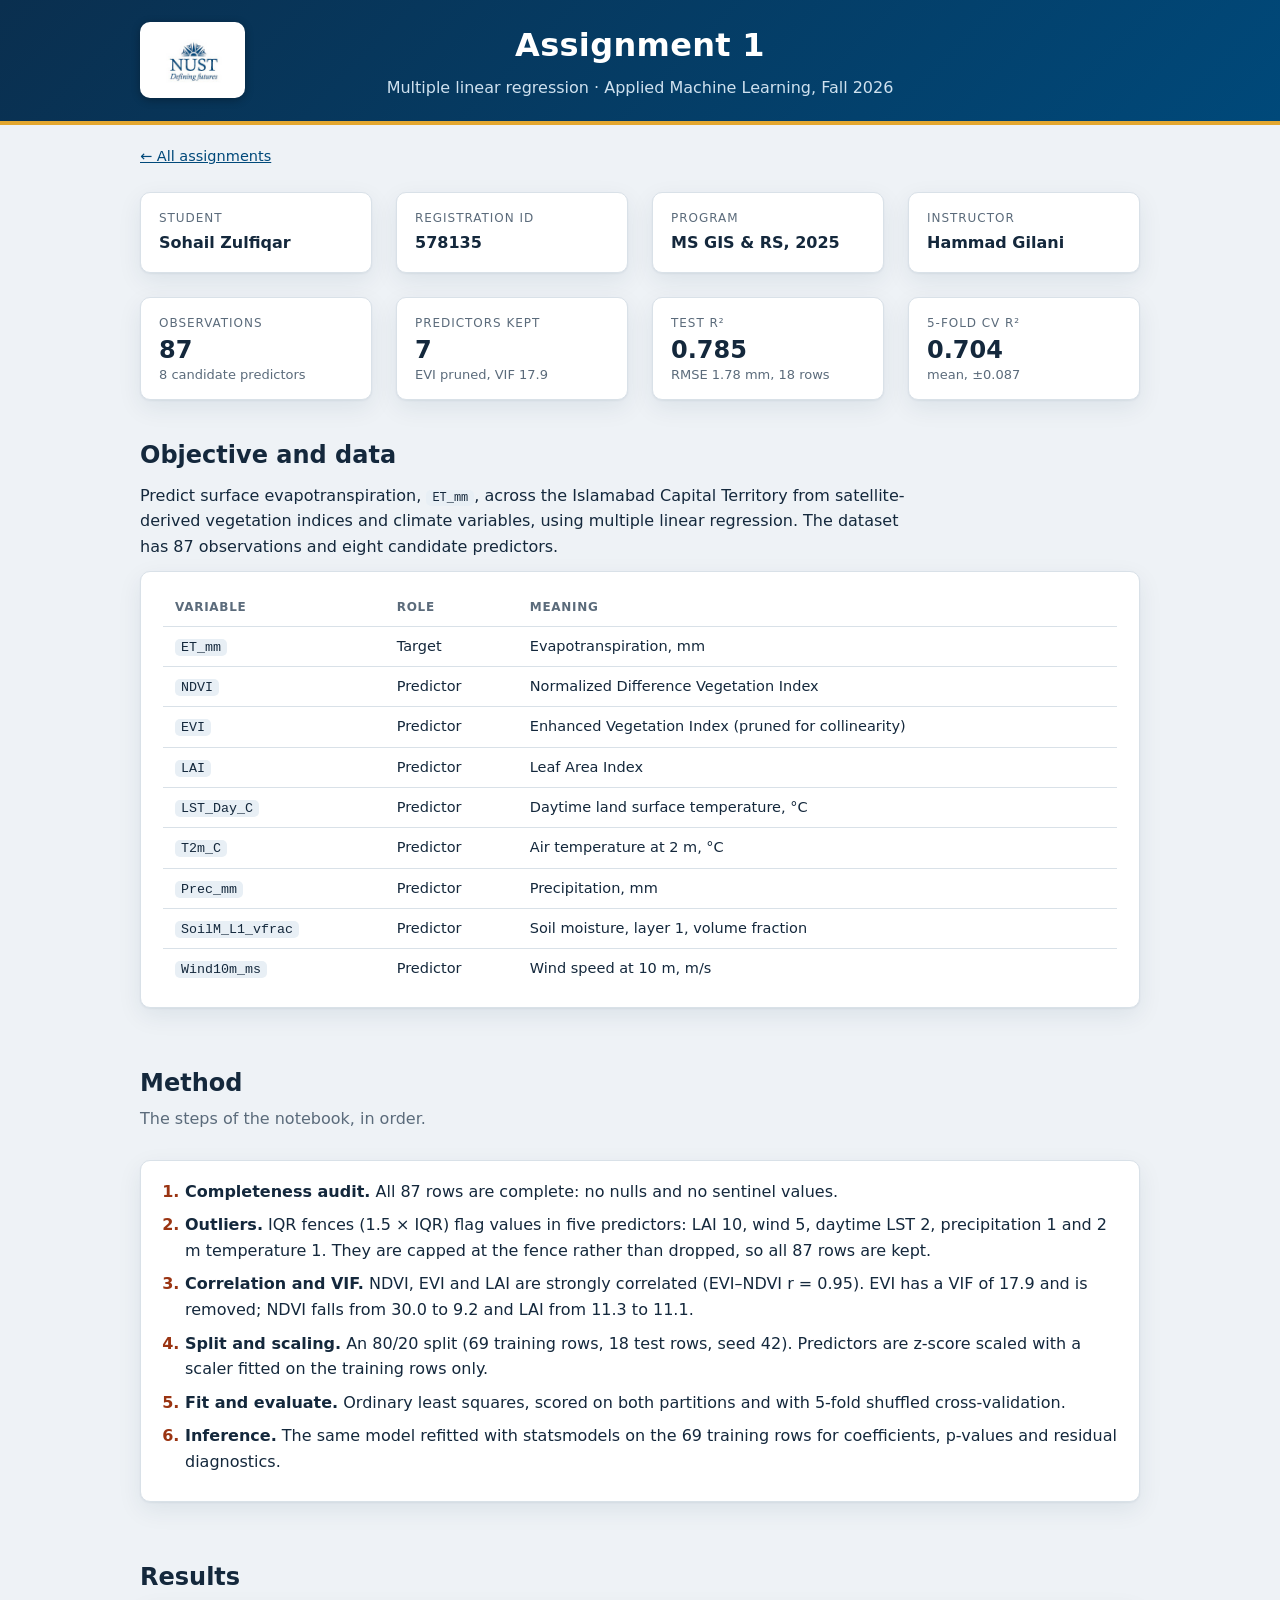
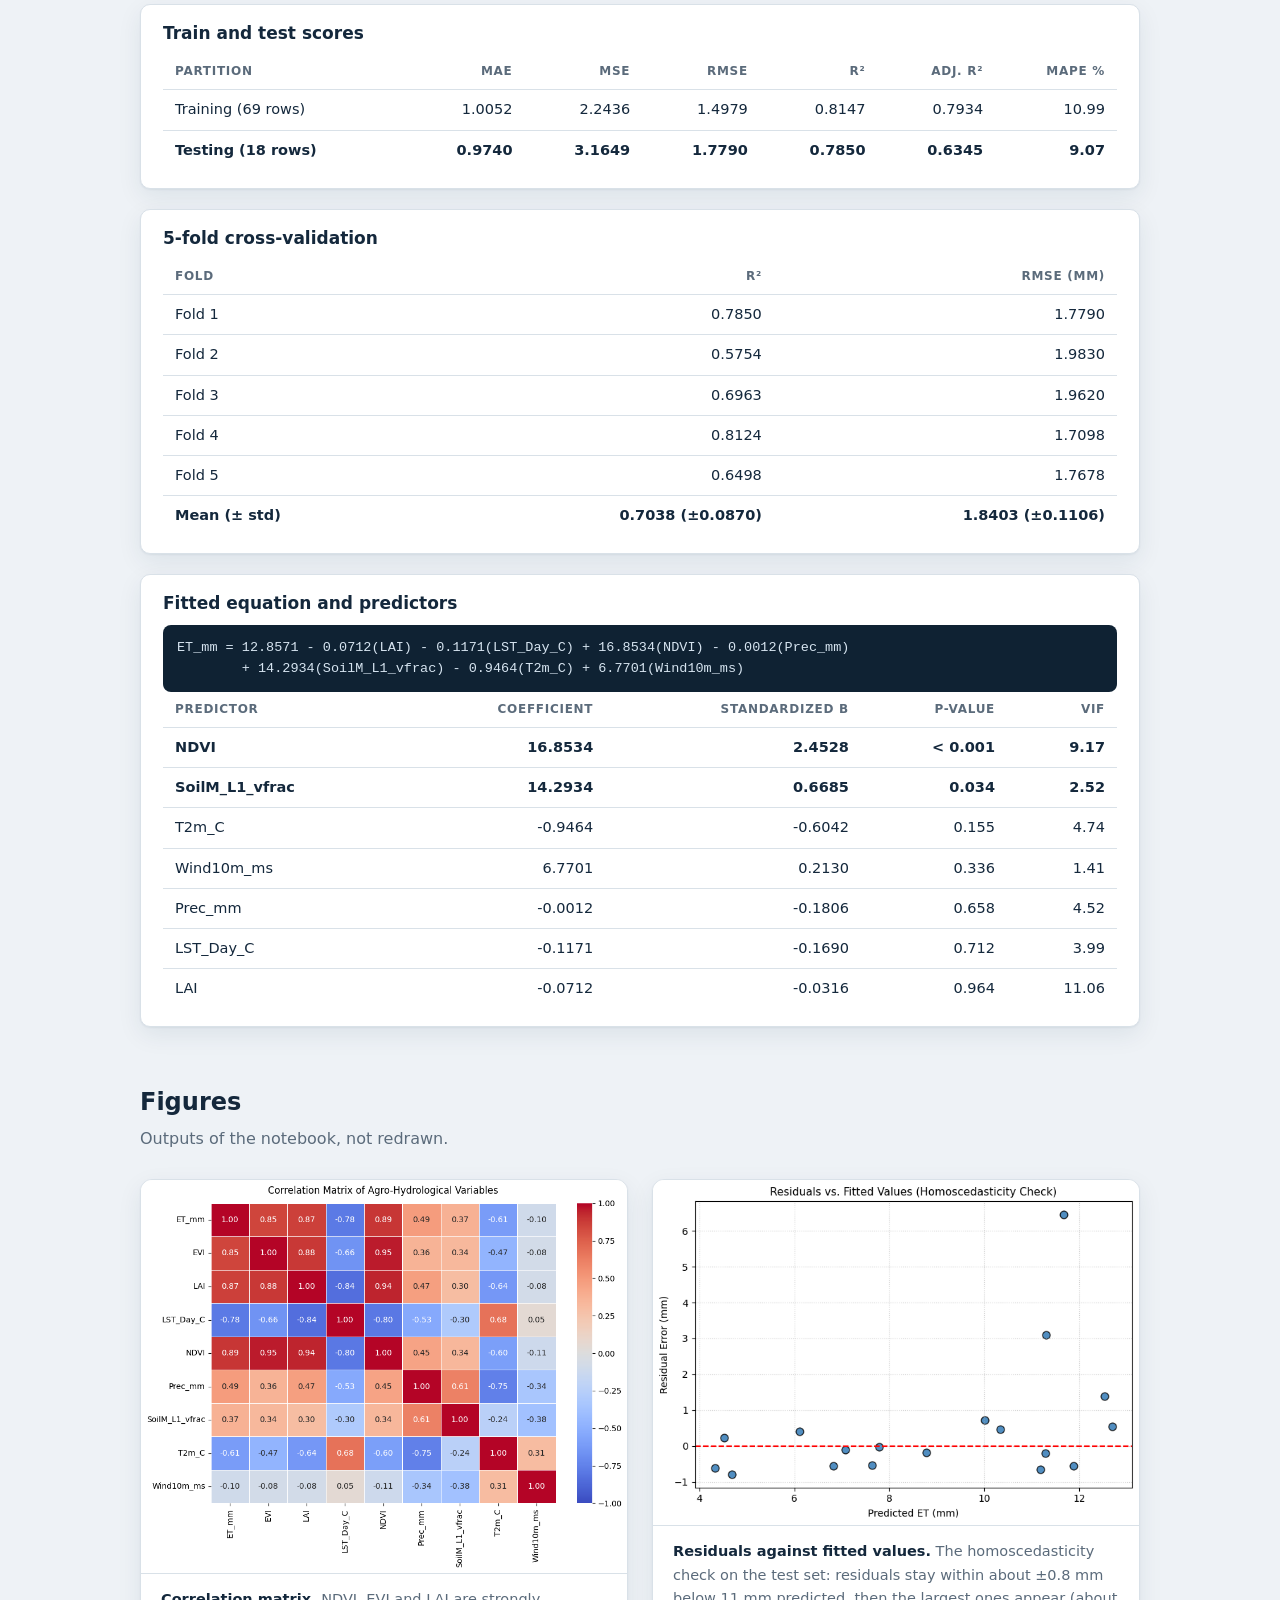
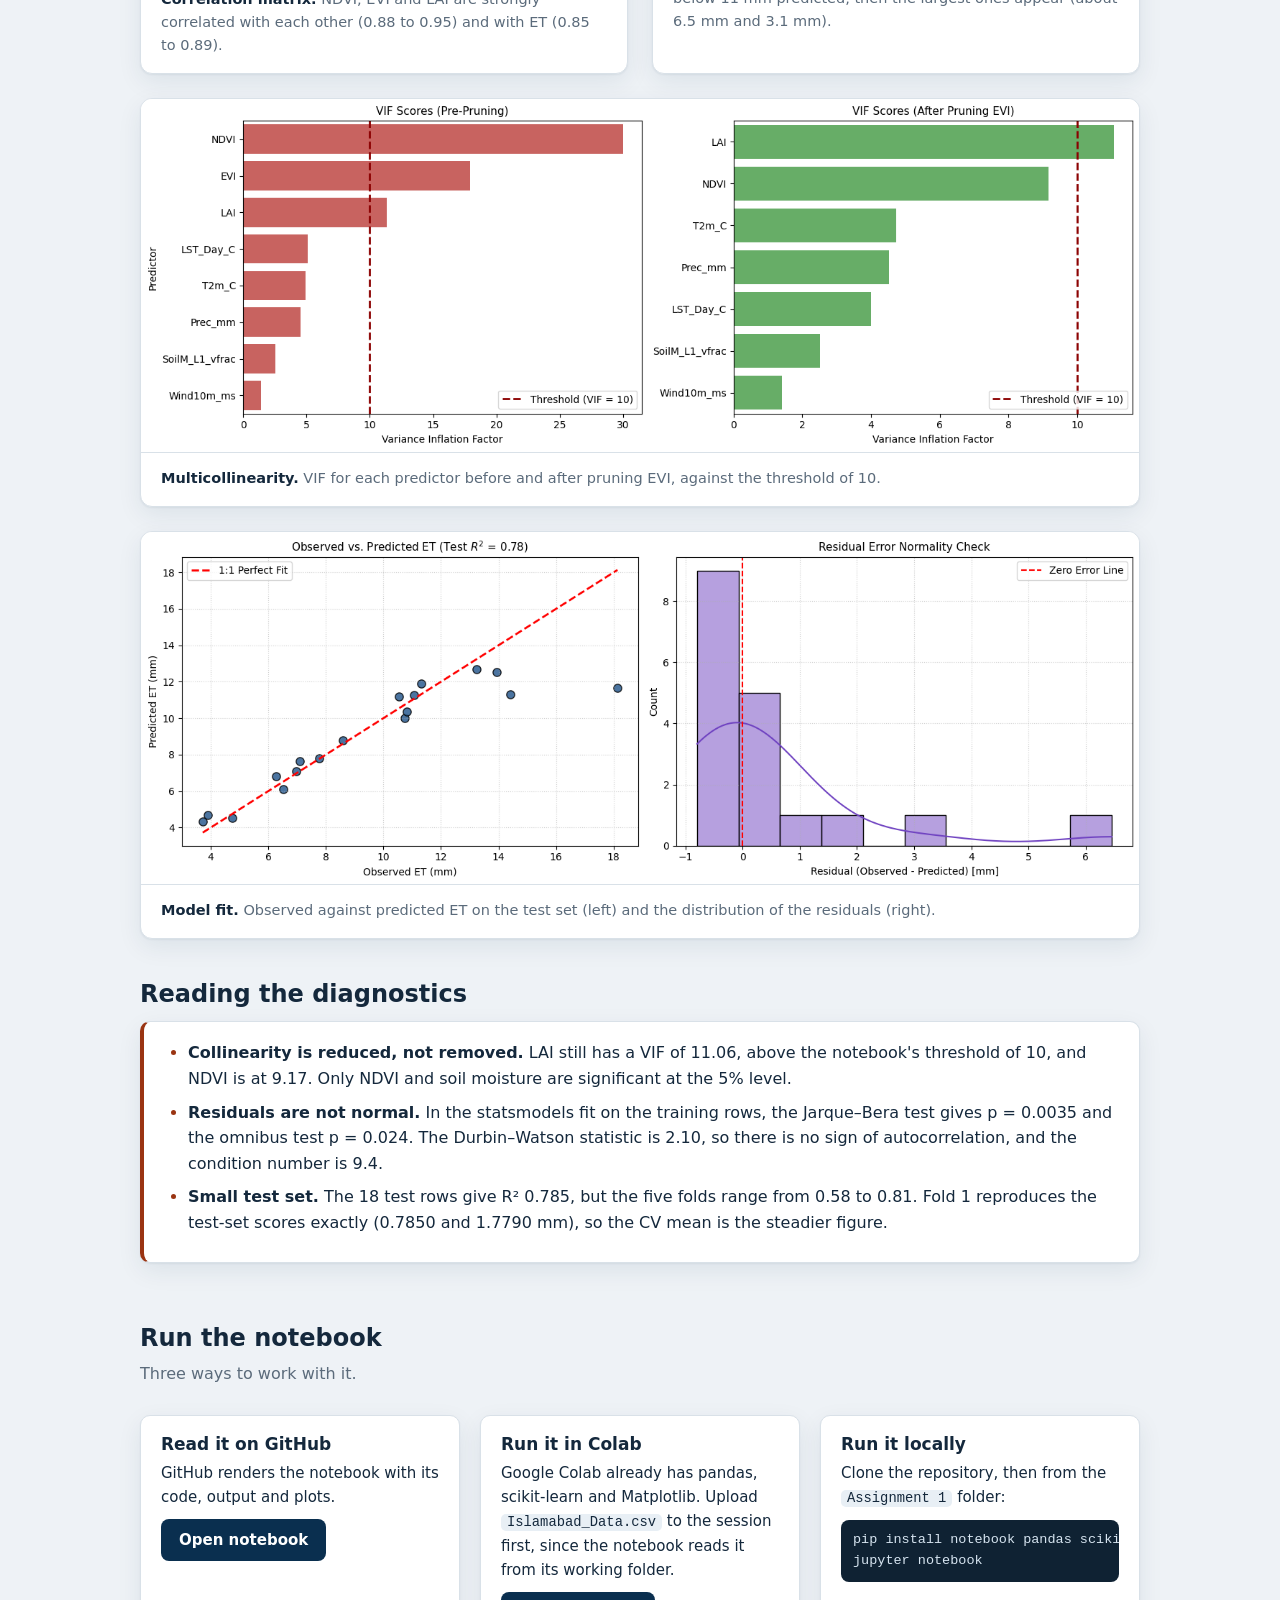
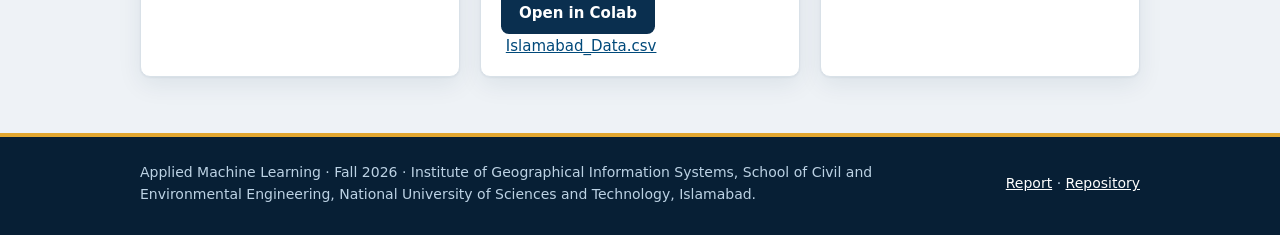
==== Assignments/Assignment 1/index.html @ ca7cbf04 "Assignment 1: evapotranspiration regression, report and landing page" ====
<!DOCTYPE html>
<html lang="en">
<head>
   <meta charset="utf-8">
   <meta name="viewport" content="width=device-width, initial-scale=1">
   <title>Assignment 1 | Predicting Evapotranspiration over Islamabad</title>
   <meta name="description" content="Multiple linear regression predicting evapotranspiration over Islamabad from satellite-derived vegetation indices and climate variables: 87 observations, VIF pruning, test-set and 5-fold cross-validated scores.">
   <link rel="icon" href="data:image/svg+xml,%3Csvg xmlns='http://www.w3.org/2000/svg' viewBox='0 0 32 32'%3E%3Crect width='32' height='32' rx='7' fill='%230a2f4f'/%3E%3Cpath d='M7 23l6-7 5 4 7-11' fill='none' stroke='%23e3a72f' stroke-width='3' stroke-linecap='round' stroke-linejoin='round'/%3E%3C/svg%3E">
   <link rel="stylesheet" href="../../assets/site.css">
</head>
<body>

<header class="masthead">
   <div class="wrap">
      <img class="logo" src="../../assets/nust-logo.jpg" alt="NUST logo: Defining futures">
      <div class="titles">
         <h1>Assignment 1</h1>
         <p class="sub">Multiple linear regression &middot; Applied Machine Learning, Fall 2026</p>
      </div>
   </div>
</header>

<main>
   <p class="wrap crumb"><a href="../../">&larr; All assignments</a></p>

   <section class="wrap profile" aria-label="Student">
      <dl>
         <div class="item"><dt>Student</dt><dd>Sohail Zulfiqar</dd></div>
         <div class="item"><dt>Registration ID</dt><dd>578135</dd></div>
         <div class="item"><dt>Program</dt><dd>MS GIS &amp; RS, 2025</dd></div>
         <div class="item"><dt>Instructor</dt><dd>Hammad Gilani</dd></div>
      </dl>
   </section>

   <section class="wrap profile results" aria-label="Results">
      <dl>
         <div class="item"><dt>Observations</dt><dd>87<small>8 candidate predictors</small></dd></div>
         <div class="item"><dt>Predictors kept</dt><dd>7<small>EVI pruned, VIF 17.9</small></dd></div>
         <div class="item"><dt>Test R&sup2;</dt><dd>0.785<small>RMSE 1.78 mm, 18 rows</small></dd></div>
         <div class="item"><dt>5-fold CV R&sup2;</dt><dd>0.704<small>mean, &plusmn;0.087</small></dd></div>
      </dl>
   </section>

   <div class="wrap section-head">
      <h2 id="aim-title">Objective and data</h2>
   </div>
   <section class="wrap prose" aria-labelledby="aim-title">
      <p>
         Predict surface evapotranspiration, <code>ET_mm</code>, across the Islamabad Capital Territory from
         satellite-derived vegetation indices and climate variables, using multiple linear regression. The dataset
         has 87 observations and eight candidate predictors.
      </p>
      <div class="panel table-wrap">
         <table class="data text">
            <thead><tr><th>Variable</th><th>Role</th><th>Meaning</th></tr></thead>
            <tbody>
               <tr><td><code>ET_mm</code></td><td>Target</td><td>Evapotranspiration, mm</td></tr>
               <tr><td><code>NDVI</code></td><td>Predictor</td><td>Normalized Difference Vegetation Index</td></tr>
               <tr><td><code>EVI</code></td><td>Predictor</td><td>Enhanced Vegetation Index (pruned for collinearity)</td></tr>
               <tr><td><code>LAI</code></td><td>Predictor</td><td>Leaf Area Index</td></tr>
               <tr><td><code>LST_Day_C</code></td><td>Predictor</td><td>Daytime land surface temperature, &deg;C</td></tr>
               <tr><td><code>T2m_C</code></td><td>Predictor</td><td>Air temperature at 2 m, &deg;C</td></tr>
               <tr><td><code>Prec_mm</code></td><td>Predictor</td><td>Precipitation, mm</td></tr>
               <tr><td><code>SoilM_L1_vfrac</code></td><td>Predictor</td><td>Soil moisture, layer 1, volume fraction</td></tr>
               <tr><td><code>Wind10m_ms</code></td><td>Predictor</td><td>Wind speed at 10 m, m/s</td></tr>
            </tbody>
         </table>
      </div>
   </section>

   <div class="wrap section-head">
      <h2 id="method-title">Method</h2>
      <p class="section-note">The steps of the notebook, in order.</p>
   </div>
   <section class="wrap" aria-labelledby="method-title">
      <div class="panel">
         <ol class="steps">
            <li><strong>Completeness audit.</strong> All 87 rows are complete: no nulls and no sentinel values.</li>
            <li><strong>Outliers.</strong> IQR fences (1.5 &times; IQR) flag values in five predictors: LAI 10, wind 5, daytime LST 2, precipitation 1 and 2 m temperature 1. They are capped at the fence rather than dropped, so all 87 rows are kept.</li>
            <li><strong>Correlation and VIF.</strong> NDVI, EVI and LAI are strongly correlated (EVI&ndash;NDVI r = 0.95). EVI has a VIF of 17.9 and is removed; NDVI falls from 30.0 to 9.2 and LAI from 11.3 to 11.1.</li>
            <li><strong>Split and scaling.</strong> An 80/20 split (69 training rows, 18 test rows, seed 42). Predictors are z-score scaled with a scaler fitted on the training rows only.</li>
            <li><strong>Fit and evaluate.</strong> Ordinary least squares, scored on both partitions and with 5-fold shuffled cross-validation.</li>
            <li><strong>Inference.</strong> The same model refitted with statsmodels on the 69 training rows for coefficients, p-values and residual diagnostics.</li>
         </ol>
      </div>
   </section>

   <div class="wrap section-head">
      <h2 id="results-title">Results</h2>
   </div>
   <section class="wrap" aria-labelledby="results-title">
      <div class="panel table-wrap">
         <h3>Train and test scores</h3>
         <table class="data">
            <thead><tr><th>Partition</th><th class="num">MAE</th><th class="num">MSE</th><th class="num">RMSE</th><th class="num">R&sup2;</th><th class="num">Adj. R&sup2;</th><th class="num">MAPE %</th></tr></thead>
            <tbody>
               <tr><td>Training (69 rows)</td><td class="num">1.0052</td><td class="num">2.2436</td><td class="num">1.4979</td><td class="num">0.8147</td><td class="num">0.7934</td><td class="num">10.99</td></tr>
               <tr class="key"><td>Testing (18 rows)</td><td class="num">0.9740</td><td class="num">3.1649</td><td class="num">1.7790</td><td class="num">0.7850</td><td class="num">0.6345</td><td class="num">9.07</td></tr>
            </tbody>
         </table>
      </div>

      <div class="panel table-wrap">
         <h3>5-fold cross-validation</h3>
         <table class="data">
            <thead><tr><th>Fold</th><th class="num">R&sup2;</th><th class="num">RMSE (mm)</th></tr></thead>
            <tbody>
               <tr><td>Fold 1</td><td class="num">0.7850</td><td class="num">1.7790</td></tr>
               <tr><td>Fold 2</td><td class="num">0.5754</td><td class="num">1.9830</td></tr>
               <tr><td>Fold 3</td><td class="num">0.6963</td><td class="num">1.9620</td></tr>
               <tr><td>Fold 4</td><td class="num">0.8124</td><td class="num">1.7098</td></tr>
               <tr><td>Fold 5</td><td class="num">0.6498</td><td class="num">1.7678</td></tr>
               <tr class="key"><td>Mean (&plusmn; std)</td><td class="num">0.7038 (&plusmn;0.0870)</td><td class="num">1.8403 (&plusmn;0.1106)</td></tr>
            </tbody>
         </table>
      </div>

      <div class="panel table-wrap">
         <h3>Fitted equation and predictors</h3>
<pre class="equation">ET_mm = 12.8571 - 0.0712(LAI) - 0.1171(LST_Day_C) + 16.8534(NDVI) - 0.0012(Prec_mm)
        + 14.2934(SoilM_L1_vfrac) - 0.9464(T2m_C) + 6.7701(Wind10m_ms)</pre>
         <table class="data">
            <thead><tr><th>Predictor</th><th class="num">Coefficient</th><th class="num">Standardized &beta;</th><th class="num">p-value</th><th class="num">VIF</th></tr></thead>
            <tbody>
               <tr class="key"><td>NDVI</td><td class="num">16.8534</td><td class="num">2.4528</td><td class="num">&lt; 0.001</td><td class="num">9.17</td></tr>
               <tr class="key"><td>SoilM_L1_vfrac</td><td class="num">14.2934</td><td class="num">0.6685</td><td class="num">0.034</td><td class="num">2.52</td></tr>
               <tr><td>T2m_C</td><td class="num">-0.9464</td><td class="num">-0.6042</td><td class="num">0.155</td><td class="num">4.74</td></tr>
               <tr><td>Wind10m_ms</td><td class="num">6.7701</td><td class="num">0.2130</td><td class="num">0.336</td><td class="num">1.41</td></tr>
               <tr><td>Prec_mm</td><td class="num">-0.0012</td><td class="num">-0.1806</td><td class="num">0.658</td><td class="num">4.52</td></tr>
               <tr><td>LST_Day_C</td><td class="num">-0.1171</td><td class="num">-0.1690</td><td class="num">0.712</td><td class="num">3.99</td></tr>
               <tr><td>LAI</td><td class="num">-0.0712</td><td class="num">-0.0316</td><td class="num">0.964</td><td class="num">11.06</td></tr>
            </tbody>
         </table>
      </div>
   </section>

   <div class="wrap section-head">
      <h2 id="figures-title">Figures</h2>
      <p class="section-note">Outputs of the notebook, not redrawn.</p>
   </div>
   <section class="wrap figures" aria-labelledby="figures-title">
      <figure>
         <img src="images/correlation-matrix.png" width="854" height="690" loading="lazy" alt="Correlation matrix heatmap of evapotranspiration and the eight predictors">
         <figcaption><strong>Correlation matrix.</strong> NDVI, EVI and LAI are strongly correlated with each other (0.88 to 0.95) and with ET (0.85 to 0.89).</figcaption>
      </figure>
      <figure>
         <img src="images/residuals-vs-fitted.png" width="690" height="490" loading="lazy" alt="Residuals plotted against predicted evapotranspiration on the test set">
         <figcaption><strong>Residuals against fitted values.</strong> The homoscedasticity check on the test set: residuals stay within about &plusmn;0.8 mm below 11 mm predicted, then the largest ones appear (about 6.5 mm and 3.1 mm).</figcaption>
      </figure>
      <figure class="wide">
         <img src="images/vif-comparison.png" width="1389" height="490" loading="lazy" alt="Two bar charts of variance inflation factors before and after pruning EVI, with a threshold line at 10">
         <figcaption><strong>Multicollinearity.</strong> VIF for each predictor before and after pruning EVI, against the threshold of 10.</figcaption>
      </figure>
      <figure class="wide">
         <img src="images/model-evaluation.png" width="1389" height="490" loading="lazy" alt="Observed against predicted evapotranspiration on the test set with a 1:1 line, beside a histogram of the residuals">
         <figcaption><strong>Model fit.</strong> Observed against predicted ET on the test set (left) and the distribution of the residuals (right).</figcaption>
      </figure>
   </section>

   <div class="wrap section-head">
      <h2 id="notes-title">Reading the diagnostics</h2>
   </div>
   <section class="wrap" aria-labelledby="notes-title">
      <div class="panel note">
         <ul class="steps">
            <li><strong>Collinearity is reduced, not removed.</strong> LAI still has a VIF of 11.06, above the notebook's threshold of 10, and NDVI is at 9.17. Only NDVI and soil moisture are significant at the 5% level.</li>
            <li><strong>Residuals are not normal.</strong> In the statsmodels fit on the training rows, the Jarque&ndash;Bera test gives p = 0.0035 and the omnibus test p = 0.024. The Durbin&ndash;Watson statistic is 2.10, so there is no sign of autocorrelation, and the condition number is 9.4.</li>
            <li><strong>Small test set.</strong> The 18 test rows give R&sup2; 0.785, but the five folds range from 0.58 to 0.81. Fold 1 reproduces the test-set scores exactly (0.7850 and 1.7790 mm), so the CV mean is the steadier figure.</li>
         </ul>
      </div>
   </section>

   <div class="wrap section-head">
      <h2 id="run-title">Run the notebook</h2>
      <p class="section-note">Three ways to work with it.</p>
   </div>
   <section class="wrap how" aria-labelledby="run-title">
      <div class="item">
         <h3>Read it on GitHub</h3>
         <p>GitHub renders the notebook with its code, output and plots.</p>
         <p><a class="button" href="https://github.com/sohailzulfiqarrao/aml-ms25igis-578135/blob/main/Assignments/Assignment%201/Islamabd_MLR_Assignment.ipynb">Open notebook</a></p>
      </div>
      <div class="item">
         <h3>Run it in Colab</h3>
         <p>Google Colab already has pandas, scikit-learn and Matplotlib. Upload <code>Islamabad_Data.csv</code> to the session first, since the notebook reads it from its working folder.</p>
         <p><a class="button" href="https://colab.research.google.com/github/sohailzulfiqarrao/aml-ms25igis-578135/blob/main/Assignments/Assignment%201/Islamabd_MLR_Assignment.ipynb">Open in Colab</a>
            &nbsp;<a href="https://github.com/sohailzulfiqarrao/aml-ms25igis-578135/blob/main/Assignments/Assignment%201/Islamabad_Data.csv">Islamabad_Data.csv</a></p>
      </div>
      <div class="item">
         <h3>Run it locally</h3>
         <p>Clone the repository, then from the <code>Assignment 1</code> folder:</p>
<pre>pip install notebook pandas scikit-learn matplotlib seaborn statsmodels tabulate
jupyter notebook</pre>
      </div>
   </section>
</main>

<footer>
   <div class="wrap">
      <p>Applied Machine Learning &middot; Fall 2026 &middot; Institute of Geographical Information Systems, School of
         Civil and Environmental Engineering, National University of Sciences and Technology, Islamabad.</p>
      <p style="flex: 0 1 auto"><a href="https://github.com/sohailzulfiqarrao/aml-ms25igis-578135/blob/main/Assignments/Assignment%201/report.md">Report</a> &middot;
         <a href="https://github.com/sohailzulfiqarrao/aml-ms25igis-578135">Repository</a></p>
   </div>
</footer>

</body>
</html>
---- assets/site.css ----
:root {
   --bg: #eef2f6;
   --surface: #ffffff;
   --ink: #14283c;
   --muted: #5b6b7b;
   --line: #d9e1e8;
   --navy: #0a2f4f;
   --blue: #00497a;
   --gold: #e3a72f;
   --link: #00497a;
   --chip: #e8eff5;
   --accent: #9a3412;
   --btn-bg: #0a2f4f;
   --btn-ink: #ffffff;
   --code-bg: #0f2233;
   --shadow: 0 1px 2px rgba(10, 47, 79, .06), 0 8px 24px rgba(10, 47, 79, .08);
   --shadow-hover: 0 2px 4px rgba(10, 47, 79, .08), 0 14px 32px rgba(10, 47, 79, .16);
}

@media (prefers-color-scheme: dark) {
   :root {
      --bg: #0b1620;
      --surface: #12242f;
      --ink: #e8eef3;
      --muted: #9fb1c0;
      --line: #22394a;
      --link: #86c5ef;
      --chip: #1b3243;
      --accent: #f0a36a;
      --btn-bg: #e3a72f;
      --btn-ink: #0a2f4f;
      --code-bg: #08131d;
      --shadow: 0 1px 2px rgba(0, 0, 0, .3), 0 8px 24px rgba(0, 0, 0, .3);
      --shadow-hover: 0 2px 4px rgba(0, 0, 0, .4), 0 14px 32px rgba(0, 0, 0, .5);
   }
}

* { box-sizing: border-box; }

body {
   margin: 0;
   font-family: system-ui, -apple-system, "Segoe UI", Roboto, sans-serif;
   line-height: 1.6;
   color: var(--ink);
   background: var(--bg);
}

a { color: var(--link); }
a:focus-visible, .button:focus-visible {
   outline: 3px solid var(--gold);
   outline-offset: 3px;
   border-radius: 4px;
}

code { padding: 1px 6px; border-radius: 5px; background: var(--chip); font-size: .92em; }

.wrap { max-width: 1040px; margin: 0 auto; padding: 0 20px; }

/* ------------------------------------------------------------ masthead */
.masthead {
   color: #fff;
   background: linear-gradient(135deg, #0a2f4f 0%, #00497a 100%);
   border-bottom: 4px solid var(--gold);
}
.masthead .wrap {
   display: grid;
   grid-template-columns: 1fr auto 1fr;
   align-items: center;
   gap: 12px;
   padding-top: 20px;
   padding-bottom: 20px;
}
.logo {
   height: 64px;
   padding: 6px 12px;
   box-sizing: content-box;
   border-radius: 10px;
   background: #fff;
   box-shadow: 0 2px 8px rgba(0, 0, 0, .3);
}
.titles { text-align: center; }
h1 { margin: 0; font-size: clamp(24px, 4vw, 32px); font-weight: 700; letter-spacing: .01em; }
.sub { margin: 4px 0 0; color: #cfe1ef; }

/* ------------------------------------------------------------ profile and results strips */
.profile {
   display: grid;
   grid-template-columns: repeat(4, 1fr);
   gap: 16px 24px;
   margin: 24px auto 0;
}
.profile dl {
   display: contents;
}
.profile .item {
   padding: 16px 18px;
   background: var(--surface);
   border: 1px solid var(--line);
   border-radius: 10px;
   box-shadow: var(--shadow);
}
.profile dt {
   margin: 0 0 2px;
   font-size: 12px;
   letter-spacing: .08em;
   text-transform: uppercase;
   color: var(--muted);
}
.profile dd { margin: 0; font-weight: 600; }
.profile.results dd { font-size: 24px; line-height: 1.25; }
.profile.results dd small { display: block; margin-top: 2px; font-size: 13px; font-weight: 400; color: var(--muted); }

/* ------------------------------------------------------------ cards */
.section-head { padding-top: 36px; padding-bottom: 4px; }
h2 { margin: 0 0 4px; font-size: 24px; }
.section-note { margin: 0 0 24px; color: var(--muted); }

.cards {
   display: grid;
   grid-template-columns: repeat(auto-fill, minmax(min(100%, 440px), 1fr));
   gap: 24px;
   padding-bottom: 8px;
}
.card {
   display: flex;
   flex-direction: column;
   overflow: hidden;
   background: var(--surface);
   border: 1px solid var(--line);
   border-radius: 12px;
   box-shadow: var(--shadow);
   transition: transform .15s ease, box-shadow .15s ease;
}
.card:hover { transform: translateY(-3px); box-shadow: var(--shadow-hover); }

/* each assignment card takes the accent colour of its own page */
.card.assignment1 { --accent: #9a3412; border-top: 4px solid var(--accent); }

.thumb { display: block; border-bottom: 1px solid var(--line); background: var(--chip); }
.thumb img { display: block; width: 100%; height: auto; aspect-ratio: 11 / 7; object-fit: cover; }
/* plots keep their whole frame instead of being cropped */
.thumb.plot { background: #fff; }
.thumb.plot img { object-fit: contain; }

.card .body { display: flex; flex-direction: column; flex: 1; padding: 22px 24px 24px; }
.meta {
   display: flex;
   align-items: center;
   gap: 10px;
   margin: 0 0 8px;
   font-size: 13px;
   color: var(--muted);
}
.badge {
   padding: 2px 10px;
   border-radius: 999px;
   background: var(--accent, var(--navy));
   color: #fff;
   font-size: 12px;
   font-weight: 700;
   letter-spacing: .06em;
   text-transform: uppercase;
}
h3 { margin: 0 0 8px; font-size: 22px; line-height: 1.25; }
.card p { margin: 0 0 12px; }
.card .extras { font-size: 14.5px; color: var(--muted); }

.tags { display: flex; flex-wrap: wrap; gap: 6px; margin: 4px 0 20px; padding: 0; list-style: none; }
.tags li {
   padding: 3px 11px;
   border-radius: 999px;
   background: var(--chip);
   font-size: 13px;
   font-weight: 600;
}

.actions {
   display: flex;
   flex-wrap: wrap;
   align-items: center;
   gap: 10px 18px;
   margin-top: auto;
   padding-top: 16px;
   border-top: 1px solid var(--line);
}
.button {
   display: inline-block;
   padding: 9px 18px;
   border-radius: 8px;
   background: var(--btn-bg);
   color: var(--btn-ink);
   font-weight: 700;
   text-decoration: none;
}
.button:hover { filter: brightness(1.12); }

.card.upcoming {
   align-items: center;
   justify-content: center;
   min-height: 120px;
   padding: 24px;
   background: transparent;
   border: 2px dashed var(--line);
   box-shadow: none;
   color: var(--muted);
   text-align: center;
}
.card.upcoming:hover { transform: none; box-shadow: none; }
.card.upcoming strong { display: block; margin-bottom: 4px; color: var(--ink); font-size: 18px; }

/* ------------------------------------------------------------ assignment page */
.crumb { margin: 20px auto 0; font-size: 14.5px; }
.prose p { margin: 0 0 12px; max-width: 76ch; }

.panel {
   margin: 0 0 20px;
   padding: 18px 22px;
   background: var(--surface);
   border: 1px solid var(--line);
   border-radius: 10px;
   box-shadow: var(--shadow);
}
.panel h3 { font-size: 17px; margin-bottom: 10px; }
.panel p:last-child, .panel ol:last-child, .panel ul:last-child { margin-bottom: 0; }

.steps { margin: 0; padding-left: 22px; }
.steps li { margin-bottom: 8px; }
.steps li::marker { font-weight: 700; color: var(--accent); }

.table-wrap { overflow-x: auto; }
table.data { width: 100%; border-collapse: collapse; font-size: 14.5px; }
table.data th, table.data td { padding: 8px 12px; text-align: left; border-bottom: 1px solid var(--line); white-space: nowrap; }
table.data th { font-size: 12px; letter-spacing: .06em; text-transform: uppercase; color: var(--muted); }
table.data td.num, table.data th.num { text-align: right; font-variant-numeric: tabular-nums; }
table.data tr:last-child td { border-bottom: 0; }
table.data.text th, table.data.text td { white-space: normal; }
table.data tr.key td { font-weight: 700; }

.equation {
   margin: 0;
   padding: 12px 14px;
   overflow-x: auto;
   border-radius: 8px;
   background: var(--code-bg);
   color: #d6e4f0;
   font: 13.5px/1.6 ui-monospace, "Cascadia Code", Consolas, Menlo, monospace;
}

.note { border-left: 4px solid var(--accent); }

/* ------------------------------------------------------------ figures */
.figures { display: grid; grid-template-columns: repeat(auto-fit, minmax(min(100%, 460px), 1fr)); gap: 24px; }
.figures figure {
   display: flex;
   flex-direction: column;
   margin: 0;
   overflow: hidden;
   background: var(--surface);
   border: 1px solid var(--line);
   border-radius: 12px;
   box-shadow: var(--shadow);
}
.figures figure.wide { grid-column: 1 / -1; }
.figures img { display: block; width: 100%; height: auto; background: #fff; }
.figures figcaption { flex: 1; padding: 14px 20px 16px; font-size: 14.5px; color: var(--muted); border-top: 1px solid var(--line); }
.figures figcaption strong { color: var(--ink); }

/* ------------------------------------------------------------ run the code */
.how {
   display: grid;
   grid-template-columns: repeat(auto-fit, minmax(min(100%, 290px), 1fr));
   gap: 20px;
}
.how .item {
   padding: 18px 20px;
   background: var(--surface);
   border: 1px solid var(--line);
   border-radius: 10px;
   box-shadow: var(--shadow);
}
.how h3 { font-size: 17px; margin-bottom: 6px; }
.how p { margin: 0 0 10px; font-size: 15px; }
.how p:last-child { margin-bottom: 0; }
.how pre {
   margin: 0;
   padding: 10px 12px;
   overflow-x: auto;
   border-radius: 8px;
   background: var(--code-bg);
   color: #d6e4f0;
   font: 13.5px/1.55 ui-monospace, "Cascadia Code", Consolas, Menlo, monospace;
}

/* ------------------------------------------------------------ footer */
footer {
   margin-top: 56px;
   padding: 24px 0 32px;
   color: #bcd2e4;
   background: #071f35;
   border-top: 4px solid var(--gold);
   font-size: 14px;
}
footer .wrap { display: flex; flex-wrap: wrap; align-items: center; gap: 12px 28px; }
footer p { margin: 0; flex: 1 1 360px; }
footer a { color: #fff; }

/* ------------------------------------------------------------ small screens */
@media (max-width: 860px) {
   .profile { grid-template-columns: repeat(2, 1fr); }
}
@media (max-width: 640px) {
   .masthead .wrap { grid-template-columns: 1fr; justify-items: center; }
   .logo { height: 48px; }
   .card .body { padding: 18px 18px 20px; }
   .profile.results dd { font-size: 21px; }
   .panel { padding: 16px 16px; }
}

@media (prefers-color-scheme: dark) {
   .badge { color: #06222b; }
}
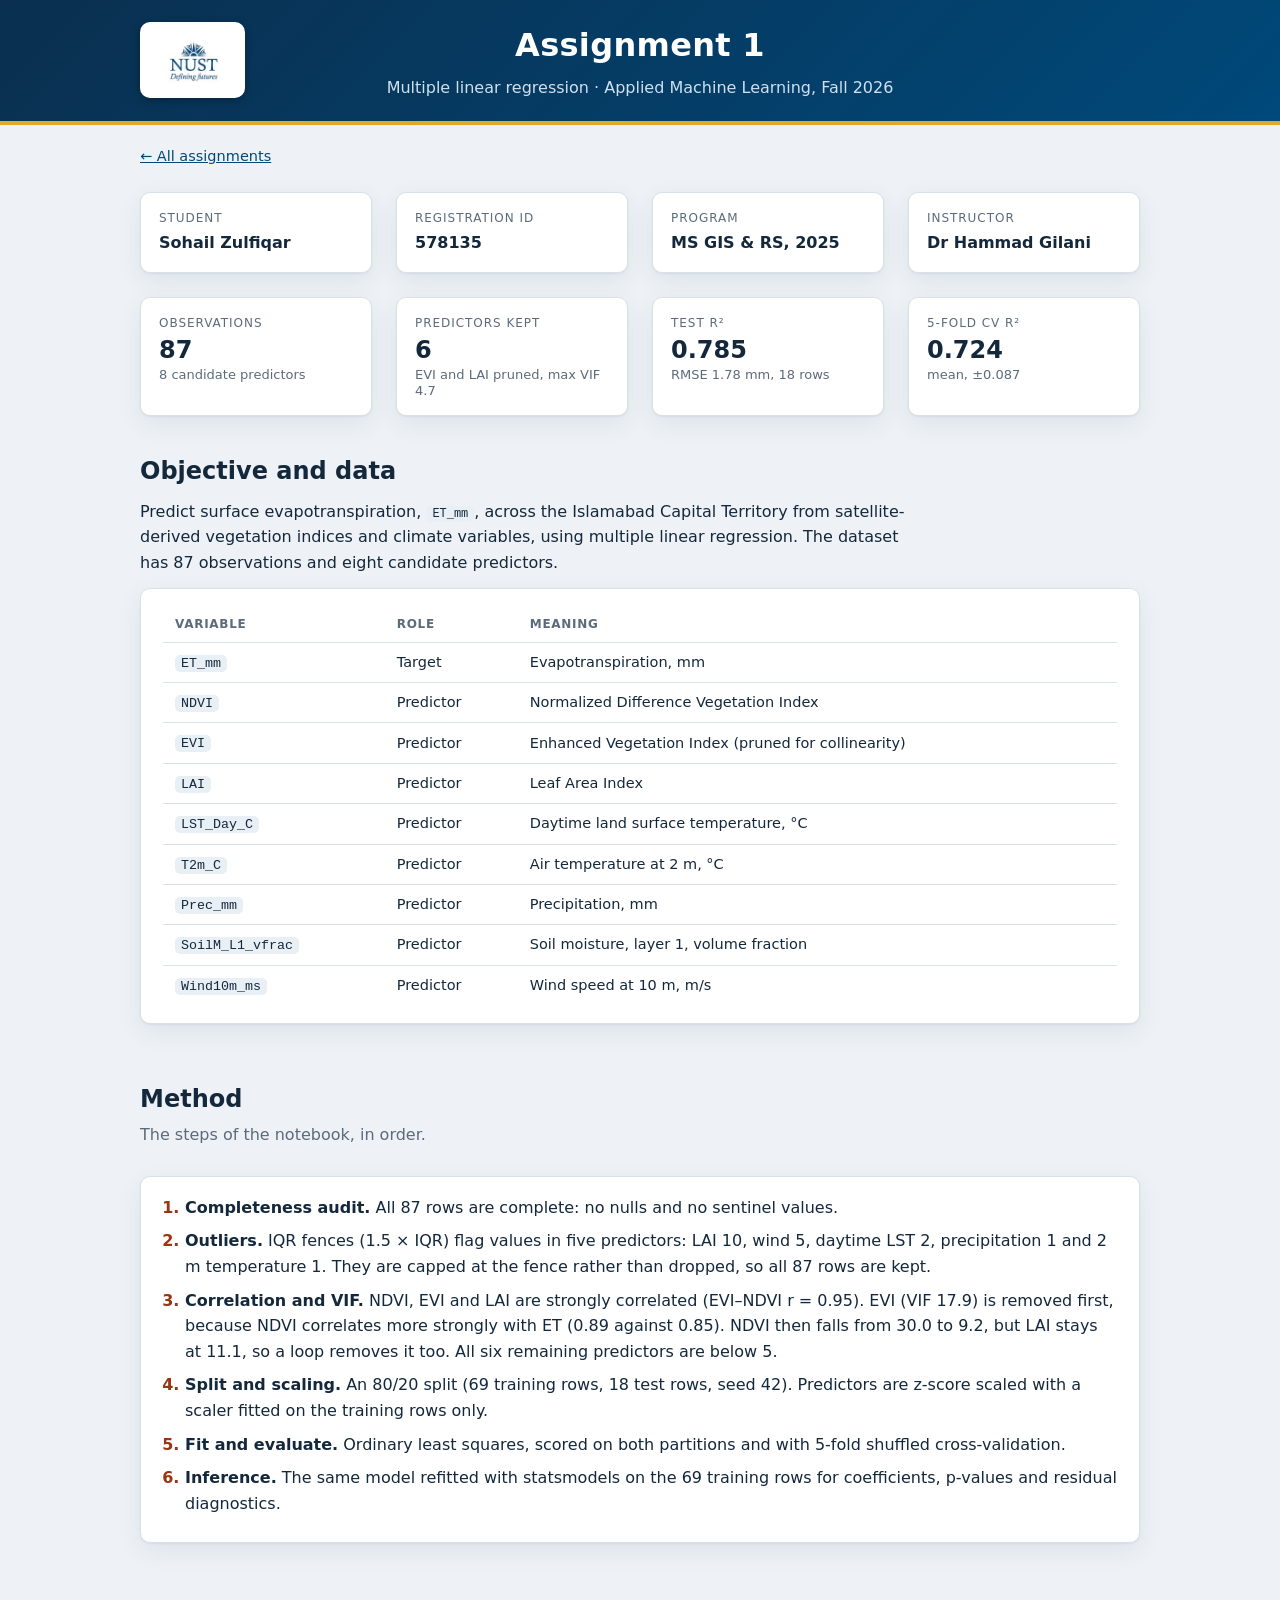
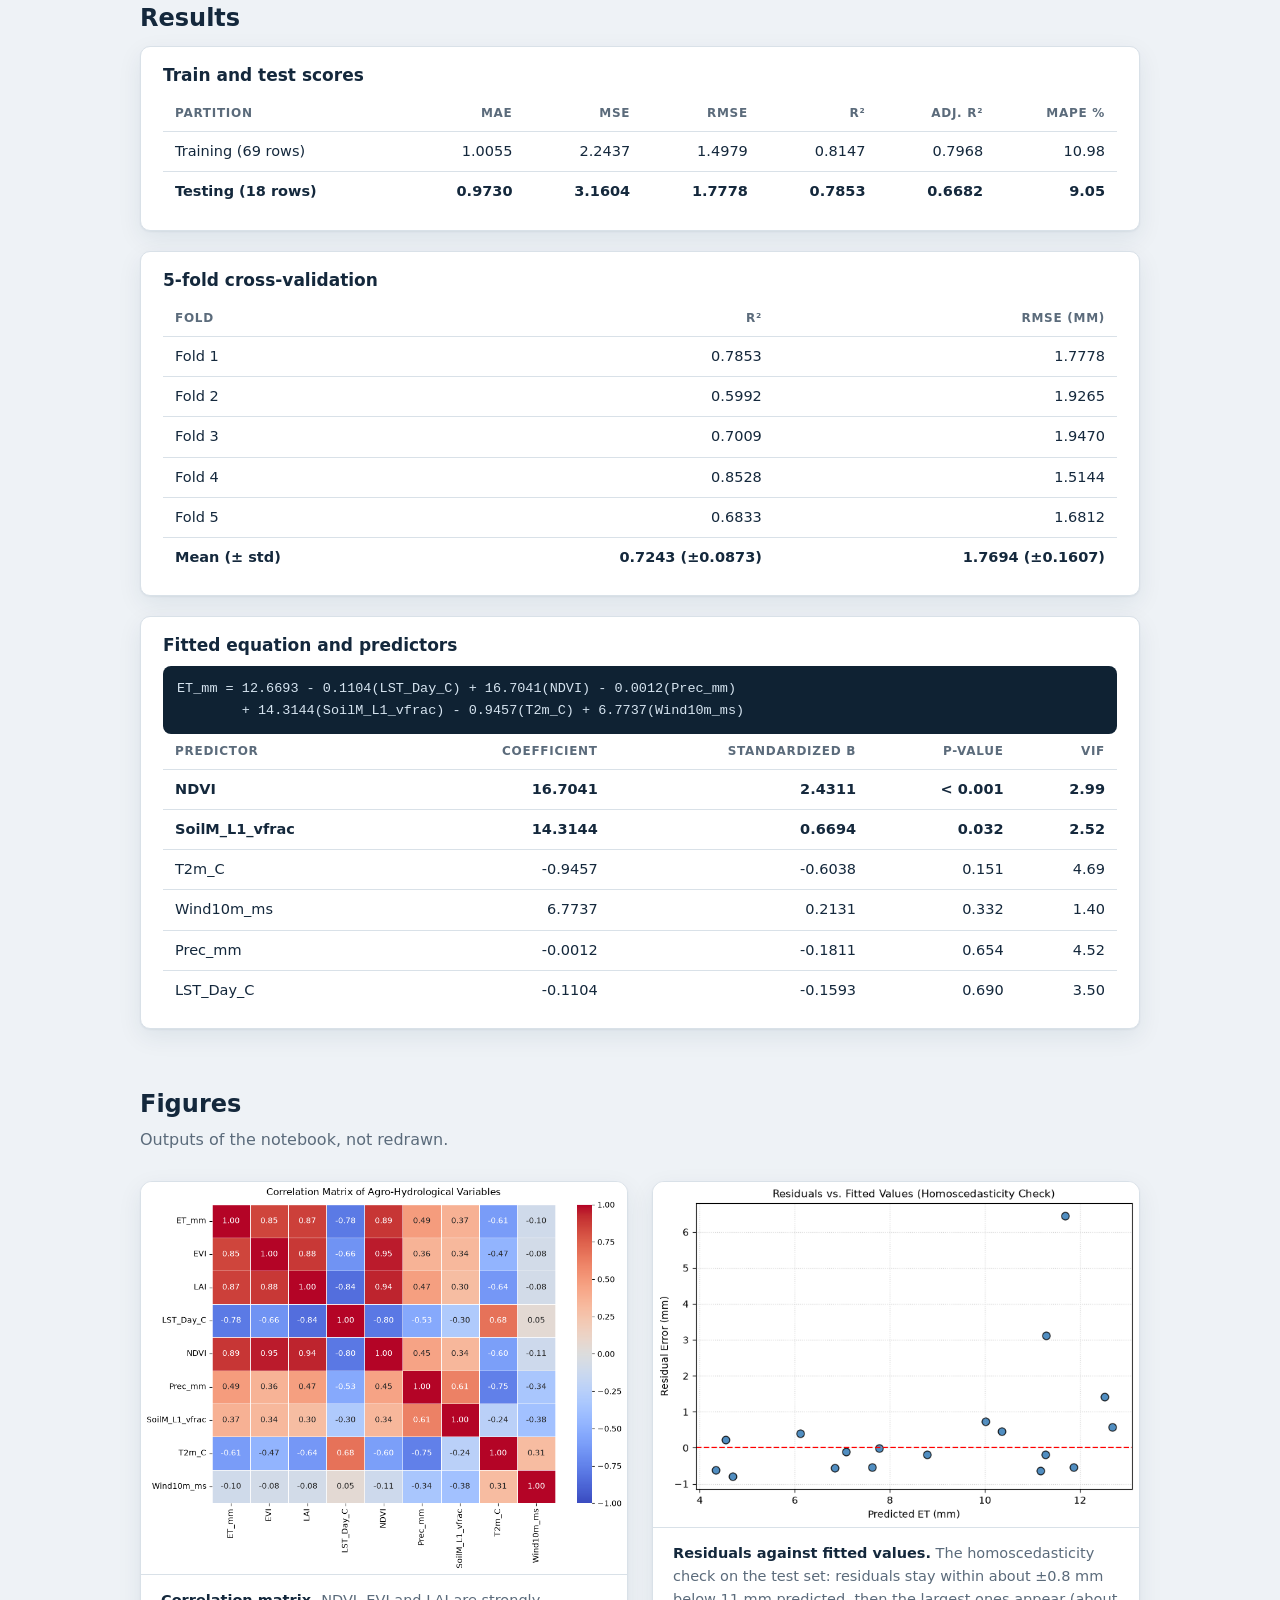
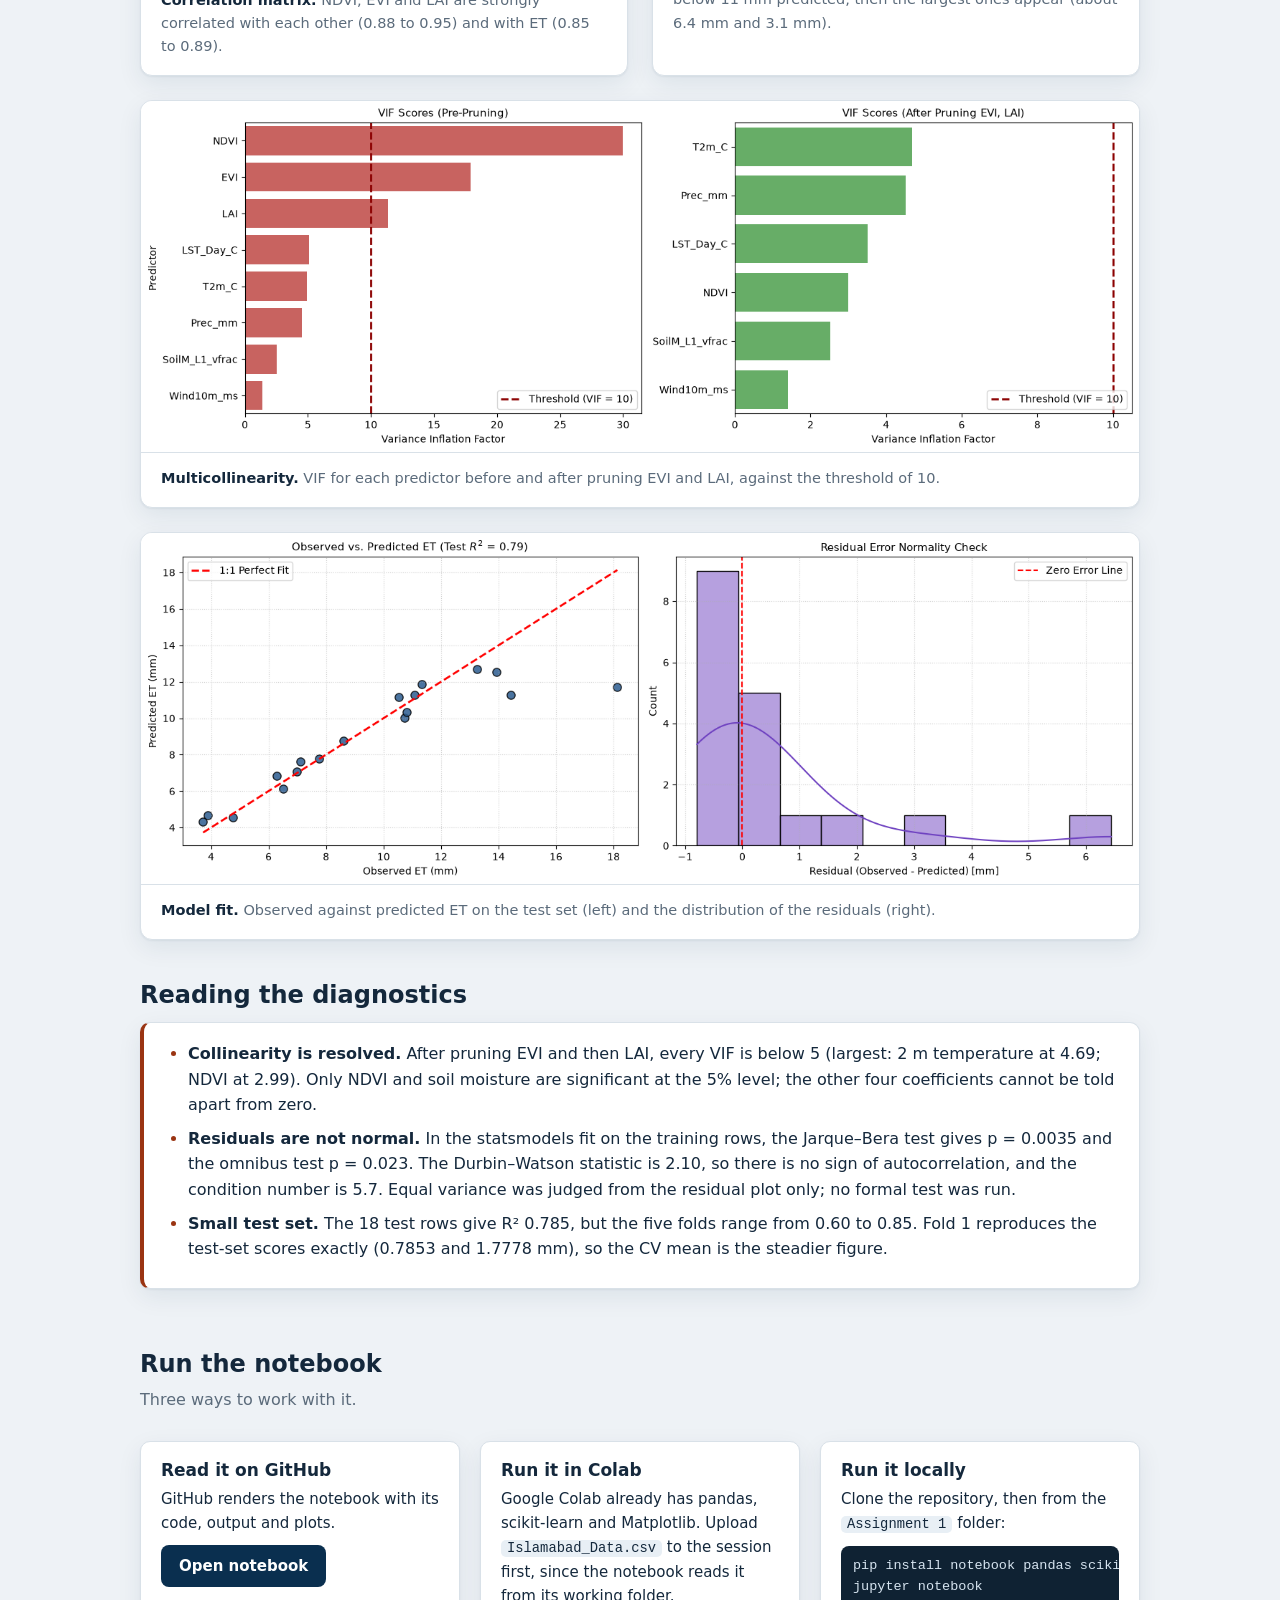
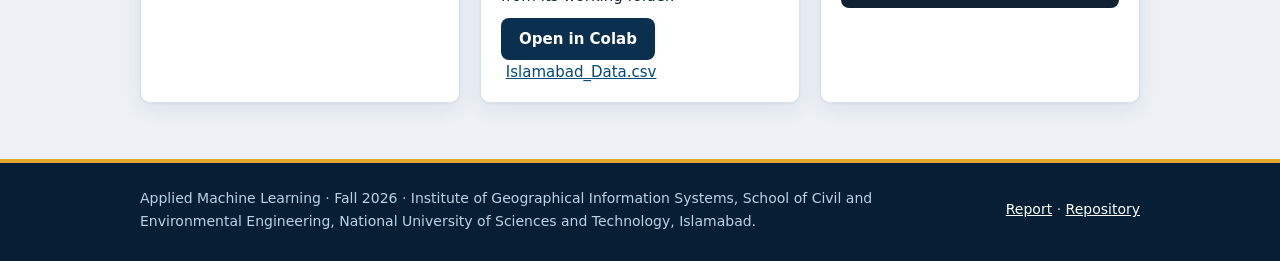
==== commit 774506f3: "Assignment 1: prune LAI after EVI so every VIF is below 5, re-run and update the report" ====
--- a/Assignments/Assignment 1/index.html
+++ b/Assignments/Assignment 1/index.html
@@ -28,16 +28,16 @@
          <div class="item"><dt>Student</dt><dd>Sohail Zulfiqar</dd></div>
          <div class="item"><dt>Registration ID</dt><dd>578135</dd></div>
          <div class="item"><dt>Program</dt><dd>MS GIS &amp; RS, 2025</dd></div>
-         <div class="item"><dt>Instructor</dt><dd>Hammad Gilani</dd></div>
+         <div class="item"><dt>Instructor</dt><dd>Dr Hammad Gilani</dd></div>
       </dl>
    </section>
 
    <section class="wrap profile results" aria-label="Results">
       <dl>
          <div class="item"><dt>Observations</dt><dd>87<small>8 candidate predictors</small></dd></div>
-         <div class="item"><dt>Predictors kept</dt><dd>7<small>EVI pruned, VIF 17.9</small></dd></div>
+         <div class="item"><dt>Predictors kept</dt><dd>6<small>EVI and LAI pruned, max VIF 4.7</small></dd></div>
          <div class="item"><dt>Test R&sup2;</dt><dd>0.785<small>RMSE 1.78 mm, 18 rows</small></dd></div>
-         <div class="item"><dt>5-fold CV R&sup2;</dt><dd>0.704<small>mean, &plusmn;0.087</small></dd></div>
+         <div class="item"><dt>5-fold CV R&sup2;</dt><dd>0.724<small>mean, &plusmn;0.087</small></dd></div>
       </dl>
    </section>
 
@@ -77,7 +77,7 @@
          <ol class="steps">
             <li><strong>Completeness audit.</strong> All 87 rows are complete: no nulls and no sentinel values.</li>
             <li><strong>Outliers.</strong> IQR fences (1.5 &times; IQR) flag values in five predictors: LAI 10, wind 5, daytime LST 2, precipitation 1 and 2 m temperature 1. They are capped at the fence rather than dropped, so all 87 rows are kept.</li>
-            <li><strong>Correlation and VIF.</strong> NDVI, EVI and LAI are strongly correlated (EVI&ndash;NDVI r = 0.95). EVI has a VIF of 17.9 and is removed; NDVI falls from 30.0 to 9.2 and LAI from 11.3 to 11.1.</li>
+            <li><strong>Correlation and VIF.</strong> NDVI, EVI and LAI are strongly correlated (EVI&ndash;NDVI r = 0.95). EVI (VIF 17.9) is removed first, because NDVI correlates more strongly with ET (0.89 against 0.85). NDVI then falls from 30.0 to 9.2, but LAI stays at 11.1, so a loop removes it too. All six remaining predictors are below 5.</li>
             <li><strong>Split and scaling.</strong> An 80/20 split (69 training rows, 18 test rows, seed 42). Predictors are z-score scaled with a scaler fitted on the training rows only.</li>
             <li><strong>Fit and evaluate.</strong> Ordinary least squares, scored on both partitions and with 5-fold shuffled cross-validation.</li>
             <li><strong>Inference.</strong> The same model refitted with statsmodels on the 69 training rows for coefficients, p-values and residual diagnostics.</li>
@@ -94,8 +94,8 @@
          <table class="data">
             <thead><tr><th>Partition</th><th class="num">MAE</th><th class="num">MSE</th><th class="num">RMSE</th><th class="num">R&sup2;</th><th class="num">Adj. R&sup2;</th><th class="num">MAPE %</th></tr></thead>
             <tbody>
-               <tr><td>Training (69 rows)</td><td class="num">1.0052</td><td class="num">2.2436</td><td class="num">1.4979</td><td class="num">0.8147</td><td class="num">0.7934</td><td class="num">10.99</td></tr>
-               <tr class="key"><td>Testing (18 rows)</td><td class="num">0.9740</td><td class="num">3.1649</td><td class="num">1.7790</td><td class="num">0.7850</td><td class="num">0.6345</td><td class="num">9.07</td></tr>
+               <tr><td>Training (69 rows)</td><td class="num">1.0055</td><td class="num">2.2437</td><td class="num">1.4979</td><td class="num">0.8147</td><td class="num">0.7968</td><td class="num">10.98</td></tr>
+               <tr class="key"><td>Testing (18 rows)</td><td class="num">0.9730</td><td class="num">3.1604</td><td class="num">1.7778</td><td class="num">0.7853</td><td class="num">0.6682</td><td class="num">9.05</td></tr>
             </tbody>
          </table>
       </div>
@@ -105,30 +105,29 @@
          <table class="data">
             <thead><tr><th>Fold</th><th class="num">R&sup2;</th><th class="num">RMSE (mm)</th></tr></thead>
             <tbody>
-               <tr><td>Fold 1</td><td class="num">0.7850</td><td class="num">1.7790</td></tr>
-               <tr><td>Fold 2</td><td class="num">0.5754</td><td class="num">1.9830</td></tr>
-               <tr><td>Fold 3</td><td class="num">0.6963</td><td class="num">1.9620</td></tr>
-               <tr><td>Fold 4</td><td class="num">0.8124</td><td class="num">1.7098</td></tr>
-               <tr><td>Fold 5</td><td class="num">0.6498</td><td class="num">1.7678</td></tr>
-               <tr class="key"><td>Mean (&plusmn; std)</td><td class="num">0.7038 (&plusmn;0.0870)</td><td class="num">1.8403 (&plusmn;0.1106)</td></tr>
+               <tr><td>Fold 1</td><td class="num">0.7853</td><td class="num">1.7778</td></tr>
+               <tr><td>Fold 2</td><td class="num">0.5992</td><td class="num">1.9265</td></tr>
+               <tr><td>Fold 3</td><td class="num">0.7009</td><td class="num">1.9470</td></tr>
+               <tr><td>Fold 4</td><td class="num">0.8528</td><td class="num">1.5144</td></tr>
+               <tr><td>Fold 5</td><td class="num">0.6833</td><td class="num">1.6812</td></tr>
+               <tr class="key"><td>Mean (&plusmn; std)</td><td class="num">0.7243 (&plusmn;0.0873)</td><td class="num">1.7694 (&plusmn;0.1607)</td></tr>
             </tbody>
          </table>
       </div>
 
       <div class="panel table-wrap">
          <h3>Fitted equation and predictors</h3>
-<pre class="equation">ET_mm = 12.8571 - 0.0712(LAI) - 0.1171(LST_Day_C) + 16.8534(NDVI) - 0.0012(Prec_mm)
-        + 14.2934(SoilM_L1_vfrac) - 0.9464(T2m_C) + 6.7701(Wind10m_ms)</pre>
+<pre class="equation">ET_mm = 12.6693 - 0.1104(LST_Day_C) + 16.7041(NDVI) - 0.0012(Prec_mm)
+        + 14.3144(SoilM_L1_vfrac) - 0.9457(T2m_C) + 6.7737(Wind10m_ms)</pre>
          <table class="data">
             <thead><tr><th>Predictor</th><th class="num">Coefficient</th><th class="num">Standardized &beta;</th><th class="num">p-value</th><th class="num">VIF</th></tr></thead>
             <tbody>
-               <tr class="key"><td>NDVI</td><td class="num">16.8534</td><td class="num">2.4528</td><td class="num">&lt; 0.001</td><td class="num">9.17</td></tr>
-               <tr class="key"><td>SoilM_L1_vfrac</td><td class="num">14.2934</td><td class="num">0.6685</td><td class="num">0.034</td><td class="num">2.52</td></tr>
-               <tr><td>T2m_C</td><td class="num">-0.9464</td><td class="num">-0.6042</td><td class="num">0.155</td><td class="num">4.74</td></tr>
-               <tr><td>Wind10m_ms</td><td class="num">6.7701</td><td class="num">0.2130</td><td class="num">0.336</td><td class="num">1.41</td></tr>
-               <tr><td>Prec_mm</td><td class="num">-0.0012</td><td class="num">-0.1806</td><td class="num">0.658</td><td class="num">4.52</td></tr>
-               <tr><td>LST_Day_C</td><td class="num">-0.1171</td><td class="num">-0.1690</td><td class="num">0.712</td><td class="num">3.99</td></tr>
-               <tr><td>LAI</td><td class="num">-0.0712</td><td class="num">-0.0316</td><td class="num">0.964</td><td class="num">11.06</td></tr>
+               <tr class="key"><td>NDVI</td><td class="num">16.7041</td><td class="num">2.4311</td><td class="num">&lt; 0.001</td><td class="num">2.99</td></tr>
+               <tr class="key"><td>SoilM_L1_vfrac</td><td class="num">14.3144</td><td class="num">0.6694</td><td class="num">0.032</td><td class="num">2.52</td></tr>
+               <tr><td>T2m_C</td><td class="num">-0.9457</td><td class="num">-0.6038</td><td class="num">0.151</td><td class="num">4.69</td></tr>
+               <tr><td>Wind10m_ms</td><td class="num">6.7737</td><td class="num">0.2131</td><td class="num">0.332</td><td class="num">1.40</td></tr>
+               <tr><td>Prec_mm</td><td class="num">-0.0012</td><td class="num">-0.1811</td><td class="num">0.654</td><td class="num">4.52</td></tr>
+               <tr><td>LST_Day_C</td><td class="num">-0.1104</td><td class="num">-0.1593</td><td class="num">0.690</td><td class="num">3.50</td></tr>
             </tbody>
          </table>
       </div>
@@ -145,11 +144,11 @@
       </figure>
       <figure>
          <img src="images/residuals-vs-fitted.png" width="690" height="490" loading="lazy" alt="Residuals plotted against predicted evapotranspiration on the test set">
-         <figcaption><strong>Residuals against fitted values.</strong> The homoscedasticity check on the test set: residuals stay within about &plusmn;0.8 mm below 11 mm predicted, then the largest ones appear (about 6.5 mm and 3.1 mm).</figcaption>
+         <figcaption><strong>Residuals against fitted values.</strong> The homoscedasticity check on the test set: residuals stay within about &plusmn;0.8 mm below 11 mm predicted, then the largest ones appear (about 6.4 mm and 3.1 mm).</figcaption>
       </figure>
       <figure class="wide">
          <img src="images/vif-comparison.png" width="1389" height="490" loading="lazy" alt="Two bar charts of variance inflation factors before and after pruning EVI, with a threshold line at 10">
-         <figcaption><strong>Multicollinearity.</strong> VIF for each predictor before and after pruning EVI, against the threshold of 10.</figcaption>
+         <figcaption><strong>Multicollinearity.</strong> VIF for each predictor before and after pruning EVI and LAI, against the threshold of 10.</figcaption>
       </figure>
       <figure class="wide">
          <img src="images/model-evaluation.png" width="1389" height="490" loading="lazy" alt="Observed against predicted evapotranspiration on the test set with a 1:1 line, beside a histogram of the residuals">
@@ -163,9 +162,9 @@
    <section class="wrap" aria-labelledby="notes-title">
       <div class="panel note">
          <ul class="steps">
-            <li><strong>Collinearity is reduced, not removed.</strong> LAI still has a VIF of 11.06, above the notebook's threshold of 10, and NDVI is at 9.17. Only NDVI and soil moisture are significant at the 5% level.</li>
-            <li><strong>Residuals are not normal.</strong> In the statsmodels fit on the training rows, the Jarque&ndash;Bera test gives p = 0.0035 and the omnibus test p = 0.024. The Durbin&ndash;Watson statistic is 2.10, so there is no sign of autocorrelation, and the condition number is 9.4.</li>
-            <li><strong>Small test set.</strong> The 18 test rows give R&sup2; 0.785, but the five folds range from 0.58 to 0.81. Fold 1 reproduces the test-set scores exactly (0.7850 and 1.7790 mm), so the CV mean is the steadier figure.</li>
+            <li><strong>Collinearity is resolved.</strong> After pruning EVI and then LAI, every VIF is below 5 (largest: 2 m temperature at 4.69; NDVI at 2.99). Only NDVI and soil moisture are significant at the 5% level; the other four coefficients cannot be told apart from zero.</li>
+            <li><strong>Residuals are not normal.</strong> In the statsmodels fit on the training rows, the Jarque&ndash;Bera test gives p = 0.0035 and the omnibus test p = 0.023. The Durbin&ndash;Watson statistic is 2.10, so there is no sign of autocorrelation, and the condition number is 5.7. Equal variance was judged from the residual plot only; no formal test was run.</li>
+            <li><strong>Small test set.</strong> The 18 test rows give R&sup2; 0.785, but the five folds range from 0.60 to 0.85. Fold 1 reproduces the test-set scores exactly (0.7853 and 1.7778 mm), so the CV mean is the steadier figure.</li>
          </ul>
       </div>
    </section>
